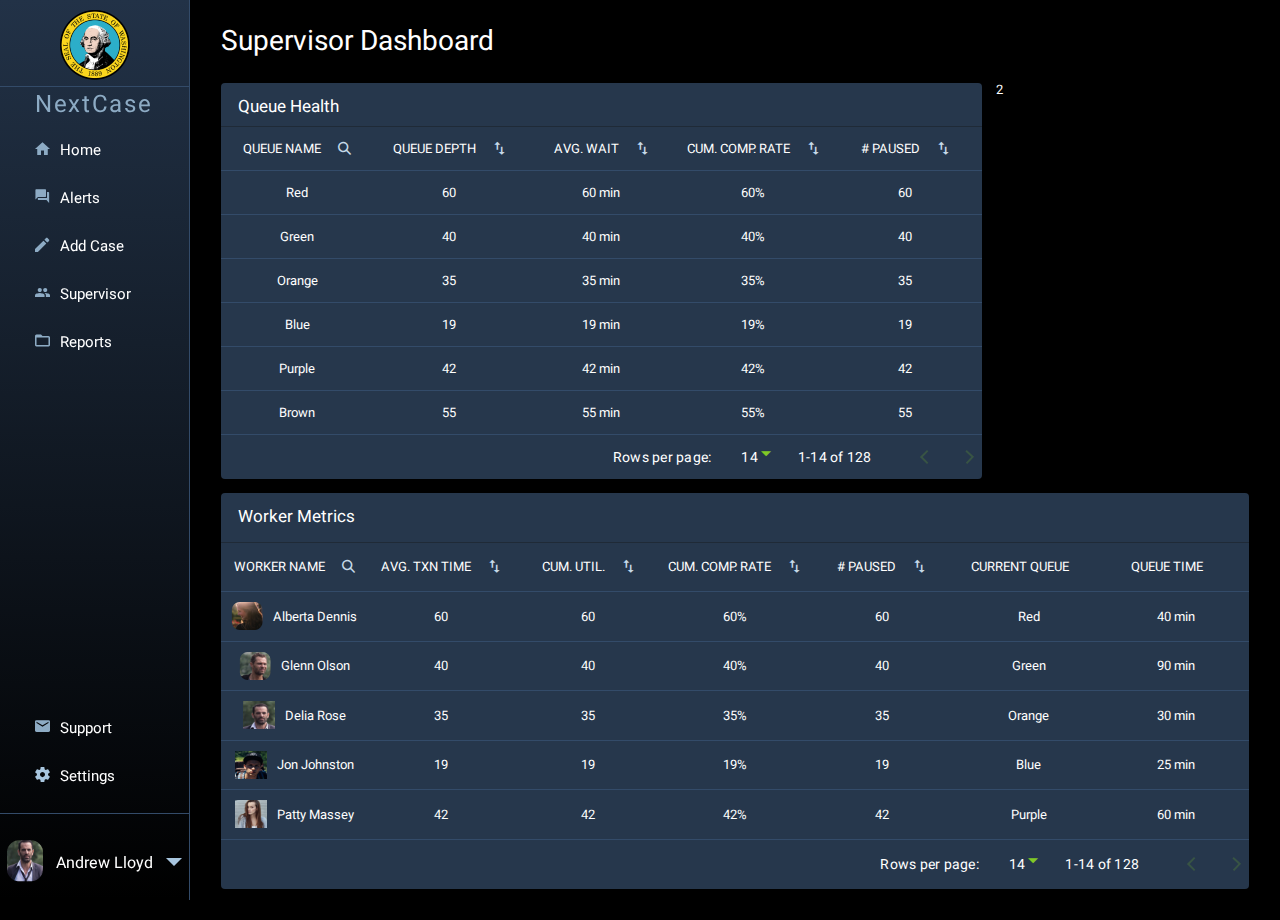
==== index.html @ 6581f1ae "add aside and 2 block main" ====
<!DOCTYPE html>
<html lang="en">

<head>
  <meta charset="UTF-8">
  <meta http-equiv="X-UA-Compatible" content="IE=edge">
  <meta name="viewport" content="width=device-width, initial-scale=1.0">
  <title>HW-6</title>

  <!-- Fonts -->
  <link rel="preconnect" href="https://fonts.gstatic.com">
  <link href="https://fonts.googleapis.com/css2?family=Heebo&display=swap" rel="stylesheet">

  <!-- Style -->
  <link rel="stylesheet" href="css/reset.min.css">
  <link rel="stylesheet" href="css/icons.css">
  <link rel="stylesheet" href="css/style.css">
</head>

<body>
  <div class="wrapper">
    <!-- Aside Start -->
    <aside class="aside">
      <div class="aside__logo">
        <a href="#" class="logo__link"><img src="images/Logo.png" alt="logo"></a>
      </div>
      <nav class="menu">
        <h2 class="menu__tittle">NextCase</h2>
        <!-- Menu Top -->
        <ul class="menu__list menu__top">
          <li class="menu__item">
            <a href="#" class="menu__link"><i class="icon-home"></i>home</a>
          </li>
          <li class="menu__item">
            <a href="#" class="menu__link"><i class="icon-alerts"></i>alerts</a>
          </li>
          <li class="menu__item">
            <a href="#" class="menu__link"><i class="icon-case"></i>add case</a>
          </li>
          <li class="menu__item">
            <a href="#" class="menu__link"><i class="icon-supervisor"></i>supervisor</a>
          </li>
          <li class="menu__item">
            <a href="#" class="menu__link"><i class="icon-reports"></i>reports</a>
          </li>
        </ul>

        <!-- Menu Bottom -->
        <ul class="menu__list menu__bottom">
          <li class="menu__item">
            <a href="#" class="menu__link"><i class="icon-message"></i>support</a>
          </li>
          <li class="menu__item">
            <a href="#" class="menu__link"><i class="icon-setting"></i>settings</a>
          </li>
        </ul>
      </nav>

      <div class="aside__footer">
        <div class="footer__user-logo"><img src="images/user-logo.png" alt="user-logo"> </div>
        <div class="footer__user-name">Andrew Lloyd</div>
        <div class="footer__bnt"><i class="icon-arrow"></i></div>
      </div>
    </aside>
    <!-- Aside End -->

    <!-- Main Start -->
    <main class="main">
      <h2 class="main__tittle">supervisor dashboard</h2>
      <div class="main__inner">
        <div class="main__health main__table">      
          <div class="table__title">Queue Health</div>
          <div class="table__property">
            <div class="property__item">
              <p class="item__text">QUEUE NAME</p>
              <i class="icon-serch"></i>
            </div>
            <div class="property__item">
              <p class="item__text">QUEUE DEPTH</p>
              <i class="icon-sort"></i>
            </div>
            <div class="property__item">
              <p class="item__text">AVG. WAIT</p>
              <i class="icon-sort"></i>
            </div>
            <div class="property__item">
              <p class="item__text">CUM. COMP. RATE</p>
              <i class="icon-sort"></i>
            </div>
            <div class="property__item">
              <p class="item__text"># PAUSED</p>
              <i class="icon-sort"></i>
            </div>
          </div>
          <div class="table__row">
            <div class="row__item">Red</div>
            <div class="row__item">60</div>
            <div class="row__item">60 min</div>
            <div class="row__item">60%</div>
            <div class="row__item row__item--more-btn">
              60
              <i class="icon-more-btn"></i>
            </div>
          </div>
          <div class="table__row">
            <div class="row__item">Green</div>
            <div class="row__item">40</div>
            <div class="row__item">40 min</div>
            <div class="row__item">40%</div>
            <div class="row__item row__item--more-btn">
              40
              <i class="icon-more-btn"></i>
            </div>
          </div><div class="table__row">
            <div class="row__item">Orange</div>
            <div class="row__item">35</div>
            <div class="row__item">35 min</div>
            <div class="row__item">35%</div>
            <div class="row__item row__item--more-btn">
              35
              <i class="icon-more-btn"></i>
            </div>
          </div><div class="table__row">
            <div class="row__item">Blue</div>
            <div class="row__item">19</div>
            <div class="row__item">19 min</div>
            <div class="row__item">19%</div>
            <div class="row__item row__item--more-btn">
              19
              <i class="icon-more-btn"></i>
            </div>
          </div><div class="table__row">
            <div class="row__item">Purple</div>
            <div class="row__item">42</div>
            <div class="row__item">42 min</div>
            <div class="row__item">42%</div>
            <div class="row__item row__item--more-btn">
              42
              <i class="icon-more-btn"></i>
            </div>
          </div><div class="table__row">
            <div class="row__item">Brown</div>
            <div class="row__item">55</div>
            <div class="row__item">55 min</div>
            <div class="row__item">55%</div>
            <div class="row__item row__item--more-btn">
              55
              <i class="icon-more-btn"></i>
            </div>
          </div>
          <div class="table__footer">
            <div class="rows-page">Rows per page:</div>
            <div class="num-rows-page">
              14
              <i class="icon-arrow icon-arrow--color"></i>
            </div>
            <div class="page-of">1-14 of 128</div>
            <div class="prev-btn"></div>
            <div class="next-btn"></div>
          </div>
        </div>

        <div class="main__workers">2</div>

        <div class="main__metrics main__table">
          <div class="table__title">Worker Metrics</div>
          <div class="table__property table__property--more-items">
            <div class="property__item">
              <p class="item__text">WORKER NAME</p>
              <i class="icon-serch"></i>
            </div>
            <div class="property__item">
              <p class="item__text">AVG. TXN TIME</p>
              <i class="icon-sort"></i>
            </div>
            <div class="property__item">
              <p class="item__text">CUM. UTIL.</p>
              <i class="icon-sort"></i>
            </div>
            <div class="property__item">
              <p class="item__text">CUM. COMP. RATE</p>
              <i class="icon-sort"></i>
            </div>
            <div class="property__item">
              <p class="item__text"># PAUSED</p>
              <i class="icon-sort"></i>
            </div>
            <div class="property__item">
              <p class="item__text">CURRENT QUEUE</p>
            </div>
            <div class="property__item">
              <p class="item__text">QUEUE TIME</p>
            </div>
          </div>
          <div class="table__row table__row--more-items">
            <div class="row__item row__item--user-logo">
              <img src="images/user-logo2.png" alt="user-logo">
              Alberta Dennis
            </div>
            <div class="row__item">60</div>
            <div class="row__item">60</div>
            <div class="row__item">60%</div>
            <div class="row__item">60</div>
            <div class="row__item">Red </div>
            <div class="row__item row__item--more-btn">
              40 min
              <i class="icon-more-btn"></i>
            </div>
          </div>
          <div class="table__row table__row--more-items">
            <div class="row__item row__item--user-logo">
              <img src="images/user-logo3.png" alt="user-logo">
              Glenn Olson
            </div>
            <div class="row__item">40</div>
            <div class="row__item">40</div>
            <div class="row__item">40%</div>
            <div class="row__item">40</div>
            <div class="row__item">Green</div>
            <div class="row__item row__item--more-btn">
              90 min
              <i class="icon-more-btn"></i>
            </div>
          </div>
          <div class="table__row table__row--more-items">
            <div class="row__item row__item--user-logo">
              <img src="images/user-logo4.png" alt="user-logo">
              Delia Rose
            </div>
            <div class="row__item">35</div>
            <div class="row__item">35</div>
            <div class="row__item">35%</div>
            <div class="row__item">35 </div>
            <div class="row__item">Orange</div>
            <div class="row__item row__item--more-btn">
              30 min
              <i class="icon-more-btn"></i>
            </div>
          </div>
          <div class="table__row table__row--more-items">
            <div class="row__item row__item--user-logo">
              <img src="images/user-logo5.png" alt="user-logo">
              Jon Johnston
            </div>
            <div class="row__item">19</div>
            <div class="row__item">19</div>
            <div class="row__item">19%</div>
            <div class="row__item">19</div>
            <div class="row__item">Blue </div>
            <div class="row__item row__item--more-btn">
              25 min
              <i class="icon-more-btn"></i>
            </div>
          </div>
          <div class="table__row table__row--more-items">
            <div class="row__item row__item--user-logo">
              <img src="images/user-logo6.png" alt="user-logo">
              Patty Massey
            </div>
            <div class="row__item">42</div>
            <div class="row__item">42</div>
            <div class="row__item">42%</div>
            <div class="row__item">42</div>
            <div class="row__item">Purple</div>
            <div class="row__item row__item--more-btn">
              60 min
              <i class="icon-more-btn"></i>
            </div>
          </div>
          
          <div class="table__footer">
            <div class="rows-page">Rows per page:</div>
            <div class="num-rows-page">
              14
              <i class="icon-arrow icon-arrow--color"></i>
            </div>
            <div class="page-of">1-14 of 128</div>
            <div class="prev-btn"></div>
            <div class="next-btn"></div>
          </div>
        </div>
      </div>

    </main>
    <!-- Main End -->
  </div>

  <script src="script/script.js"></script>
</body>

</html>
---- css/icons.css ----
@font-face {
  font-family: 'icomoon';
  src:  url('../fonts/icomoon.eot?quq6ma');
  src:  url('../fonts/icomoon.eot?quq6ma#iefix') format('embedded-opentype'),
    url('../fonts/icomoon.ttf?quq6ma') format('truetype'),
    url('../fonts/icomoon.woff?quq6ma') format('woff'),
    url('../fonts/icomoon.svg?quq6ma#icomoon') format('svg');
  font-weight: normal;
  font-style: normal;
  font-display: block;
}

[class^="icon-"], [class*=" icon-"] {
  /* use !important to prevent issues with browser extensions that change fonts */
  font-family: 'icomoon' !important;
  speak: never;
  font-style: normal;
  font-weight: normal;
  font-variant: normal;
  text-transform: none;
  line-height: 1;

  /* Better Font Rendering =========== */
  -webkit-font-smoothing: antialiased;
  -moz-osx-font-smoothing: grayscale;
}

.icon-alerts:before {
  content: "\e900";
  color: #8dabc4;
}
.icon-arrow:before {
  content: "\e901";
  color: #a8c6df;
}
.icon-case:before {
  content: "\e902";
  color: #8dabc4;
}
.icon-home:before {
  content: "\e903";
  color: #8dabc4;
}
.icon-message:before {
  content: "\e904";
  color: #8dabc4;
}
.icon-more-btn:before {
  content: "\e905";
  color: #a8c6df;
}
.icon-reports:before {
  content: "\e906";
  color: #8dabc4;
}
.icon-serch:before {
  content: "\e907";
  color: #c5d9e8;
}
.icon-setting:before {
  content: "\e908";
  color: #a8c6df;
}
.icon-sort:before {
  content: "\e909";
  color: #c5d9e8;
}
.icon-supervisor:before {
  content: "\e90a";
  color: #8dabc4;
}
---- css/style.css ----
* {
  box-sizing: border-box;
  list-style: none;
  text-decoration: none;
  margin: 0;
  padding: 0;
  font-family: Heebo, sans-serif;
  font-weight: normal;
  color: #fff;
  font-size: 13px;
}

img {
  max-width: 100%;
}

body {
  background: #000;
}

.wrapper {
  max-width: 1420px;
  margin: 0 auto;
}

.aside {
  width: 190px;
  height: 100vh;
  display: flex;
  flex-direction: column;
  justify-content: space-between;
  position: fixed;
  background: linear-gradient(360deg, rgba(34, 50, 71, 0.0001) 0%, #223247 100%);
  border-right: 1px solid #334b69;
}

.aside__logo {
  display: flex;
  justify-content: center;
  width: 100%;
  height: 87px;
  border-bottom: 1px solid #334b69;
  margin-bottom: 9px;
}

.logo__link {
  display: grid;
  padding: 10px 0;
}

.menu {
  height: 100%;
  display: flex;
  flex-direction: column;
  padding-left: 35px;
  border-bottom: 1px solid #334b69;
  margin-bottom: 11px;
}

.menu__top {
  flex-grow: 1;
}

.menu__tittle {
  font-size: 24px;
  color: #8dabc4;
  line-height: 17px;
  letter-spacing: 1.7px;
  margin-bottom: 26px;
}

.menu__item {
  font-size: 15px;
  line-height: 22px;
  color: #ECF5FD;
  text-transform: capitalize;
  margin-bottom: 26px;
  position: relative;
}
.menu__item::before {
  content: "";
  display: block;
  position: absolute;
  top: 0;
  left: -35px;
  width: 3px;
  height: 100%;
  background: transparent;
  transition: background 0.3s ease-in-out;
}
.menu__item:hover::before {
  background: #0093ee;
}

.menu__link i {
  margin-right: 10px;
}
.menu__link:hover, .menu__link:hover i::before {
  color: #0093ee;
}

.aside__footer {
  display: flex;
  justify-content: space-around;
  align-items: center;
  padding: 15px 0;
}

.footer__bnt {
  cursor: pointer;
}

.main {
  background: #000;
  margin-left: 190px;
  padding: 31px;
}

.main__tittle {
  font-size: 28px;
  line-height: 22px;
  color: #FFFEFE;
  text-transform: capitalize;
  margin-bottom: 30px;
}

.main__inner {
  display: grid;
  grid-template: 1fr 1fr/3fr 1fr;
  grid-gap: 14px;
}

.main__table {
  display: grid;
  background: #26374c;
  border-radius: 4px;
}

.table__title {
  font-size: 17px;
  line-height: 22px;
  text-align: left;
  text-transform: capitalize;
  border-bottom: 1px solid #1F2A37;
  padding: 13px 0 8px 17px;
}

.table__row,
.table__property {
  display: grid;
  grid-template-columns: repeat(5, 1fr);
  justify-items: center;
  align-items: center;
  cursor: pointer;
  border-bottom: 1px solid #334b69;
}

.property__item {
  display: flex;
}

.item__text {
  margin-right: 17px;
}

.table__row {
  position: relative;
}
.table__row:first-child {
  justify-self: start;
}
.table__row::before {
  content: "";
  display: block;
  position: absolute;
  top: 0;
  left: 0px;
  width: 3px;
  height: 100%;
  background: transparent;
}
.table__row:hover {
  background: #212f40;
}
.table__row:hover::before {
  background: #0093ee;
}
.table__row:hover .row__item--more-btn > i {
  display: block;
}

.row__item--more-btn {
  position: relative;
}
.row__item--more-btn i {
  display: none;
  position: absolute;
  top: 0;
  right: -55px;
}

.table__footer {
  display: flex;
  justify-content: flex-end;
  align-items: center;
  margin-right: 10px;
  font-size: 14px;
  line-height: 21px;
  letter-spacing: 0.25px;
}

.rows-page {
  margin-right: 30px;
}

.page-of {
  margin-right: 50px;
}

.icon-arrow--color {
  position: relative;
  margin-right: 40px;
}
.icon-arrow--color::before {
  color: #81c926;
  font-size: 10px;
  position: absolute;
  top: 0;
  left: 3px;
}

.prev-btn,
.next-btn {
  width: 10px;
  height: 10px;
  border: 2px solid rgba(129, 201, 38, 0.2);
  transform: rotate(45deg);
  border-top: transparent;
  border-right: transparent;
  cursor: pointer;
}
.prev-btn:hover,
.next-btn:hover {
  border-color: #81c926;
}

.next-btn {
  margin-left: 30px;
  transform: rotate(-137deg);
}

.main__health {
  grid-template: repeat(9, 1fr)/1fr;
}

.main__metrics {
  grid-column: 1/3;
  grid-template: repeat(8, 1fr)/1fr;
}

.table__property--more-items,
.table__row--more-items {
  grid-template-columns: repeat(7, 1fr);
}

.row__item--user-logo {
  display: flex;
  justify-content: center;
  align-items: center;
}
.row__item--user-logo img {
  margin-right: 10px;
}
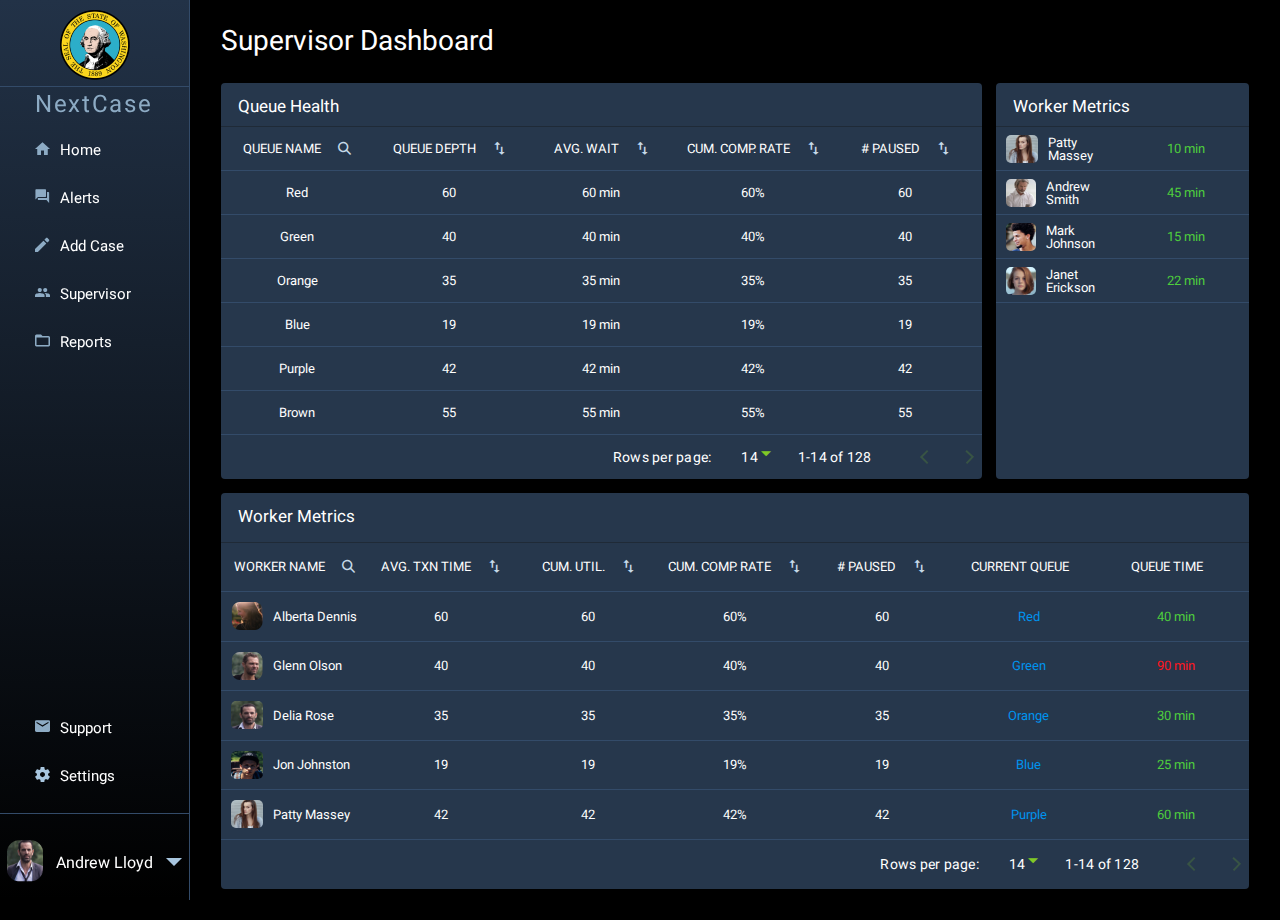
==== commit 1ba0d365: "finish project" ====
--- a/index.html
+++ b/index.html
@@ -160,8 +160,50 @@
           </div>
         </div>
 
-        <div class="main__workers">2</div>
-
+        <div class="main__workers main__table">
+          <div class="table__title">Worker Metrics</div>
+          <div class="table__row table__row--less-items">
+            <div class="row__item row__item--user-logo">
+              <img src="images/user-logo6.png" alt="user-logo">
+              Patty Massey
+            </div>
+            <div class="row__item row__item--more-btn row__item--color-green">
+              10 min
+              <i class="icon-more-btn"></i>
+            </div>
+          </div>
+          <div class="table__row table__row--less-items">
+            <div class="row__item row__item--user-logo">
+              <img src="images/user-logo7.png" alt="user-logo">
+              Andrew Smith
+            </div>
+            <div class="row__item row__item--more-btn row__item--color-green">
+              45 min
+              <i class="icon-more-btn"></i>
+            </div>
+          </div>
+          <div class="table__row table__row--less-items">
+            <div class="row__item row__item--user-logo">
+              <img src="images/user-logo8.png" alt="user-logo">
+              Mark Johnson
+            </div>
+            <div class="row__item row__item--more-btn row__item--color-green">
+              15 min
+              <i class="icon-more-btn"></i>
+            </div>
+          </div>
+          <div class="table__row table__row--less-items">
+            <div class="row__item row__item--user-logo">
+              <img src="images/user-logo9.png" alt="user-logo">
+              Janet Erickson
+            </div>
+            <div class="row__item row__item--more-btn row__item--color-green">
+              22 min
+              <i class="icon-more-btn"></i>
+            </div>
+          </div>
+        </div>
+        
         <div class="main__metrics main__table">
           <div class="table__title">Worker Metrics</div>
           <div class="table__property table__property--more-items">
@@ -201,8 +243,8 @@
             <div class="row__item">60</div>
             <div class="row__item">60%</div>
             <div class="row__item">60</div>
-            <div class="row__item">Red </div>
-            <div class="row__item row__item--more-btn">
+            <div class="row__item row__item--color-blue">Red </div>
+            <div class="row__item row__item--more-btn row__item--color-green">
               40 min
               <i class="icon-more-btn"></i>
             </div>
@@ -216,8 +258,8 @@
             <div class="row__item">40</div>
             <div class="row__item">40%</div>
             <div class="row__item">40</div>
-            <div class="row__item">Green</div>
-            <div class="row__item row__item--more-btn">
+            <div class="row__item row__item--color-blue">Green</div>
+            <div class="row__item row__item--more-btn row__item--color-green row__item--color-error">
               90 min
               <i class="icon-more-btn"></i>
             </div>
@@ -231,8 +273,8 @@
             <div class="row__item">35</div>
             <div class="row__item">35%</div>
             <div class="row__item">35 </div>
-            <div class="row__item">Orange</div>
-            <div class="row__item row__item--more-btn">
+            <div class="row__item row__item--color-blue">Orange</div>
+            <div class="row__item row__item--more-btn row__item--color-green">
               30 min
               <i class="icon-more-btn"></i>
             </div>
@@ -246,8 +288,8 @@
             <div class="row__item">19</div>
             <div class="row__item">19%</div>
             <div class="row__item">19</div>
-            <div class="row__item">Blue </div>
-            <div class="row__item row__item--more-btn">
+            <div class="row__item row__item--color-blue">Blue </div>
+            <div class="row__item row__item--more-btn row__item--color-green">
               25 min
               <i class="icon-more-btn"></i>
             </div>
@@ -261,8 +303,8 @@
             <div class="row__item">42</div>
             <div class="row__item">42%</div>
             <div class="row__item">42</div>
-            <div class="row__item">Purple</div>
-            <div class="row__item row__item--more-btn">
+            <div class="row__item row__item--color-blue">Purple</div>
+            <div class="row__item row__item--more-btn row__item--color-green">
               60 min
               <i class="icon-more-btn"></i>
             </div>
--- a/css/style.css
+++ b/css/style.css
@@ -86,7 +86,7 @@
   width: 3px;
   height: 100%;
   background: transparent;
-  transition: background 0.3s ease-in-out;
+  transition: background 0.2s ease-in-out;
 }
 .menu__item:hover::before {
   background: #0093ee;
@@ -166,9 +166,6 @@
 .table__row {
   position: relative;
 }
-.table__row:first-child {
-  justify-self: start;
-}
 .table__row::before {
   content: "";
   display: block;
@@ -196,7 +193,7 @@
   display: none;
   position: absolute;
   top: 0;
-  right: -55px;
+  right: -30px;
 }
 
 .table__footer {
@@ -258,6 +255,10 @@
   grid-template: repeat(8, 1fr)/1fr;
 }
 
+.main__workers {
+  grid-template: repeat(9, 1fr)/1fr;
+}
+
 .table__property--more-items,
 .table__row--more-items {
   grid-template-columns: repeat(7, 1fr);
@@ -265,9 +266,27 @@
 
 .row__item--user-logo {
   display: flex;
-  justify-content: center;
-  align-items: center;
+  justify-self: start;
+  align-items: center;
+  margin-left: 10px;
 }
 .row__item--user-logo img {
   margin-right: 10px;
+  border-radius: 5px;
+}
+
+.row__item--color-blue {
+  color: #0093ee;
+}
+
+.row__item--color-green {
+  color: #4ece3d;
+}
+
+.row__item--color-error {
+  color: #ff151f;
+}
+
+.table__row--less-items {
+  grid-template-columns: repeat(2, 1fr);
 }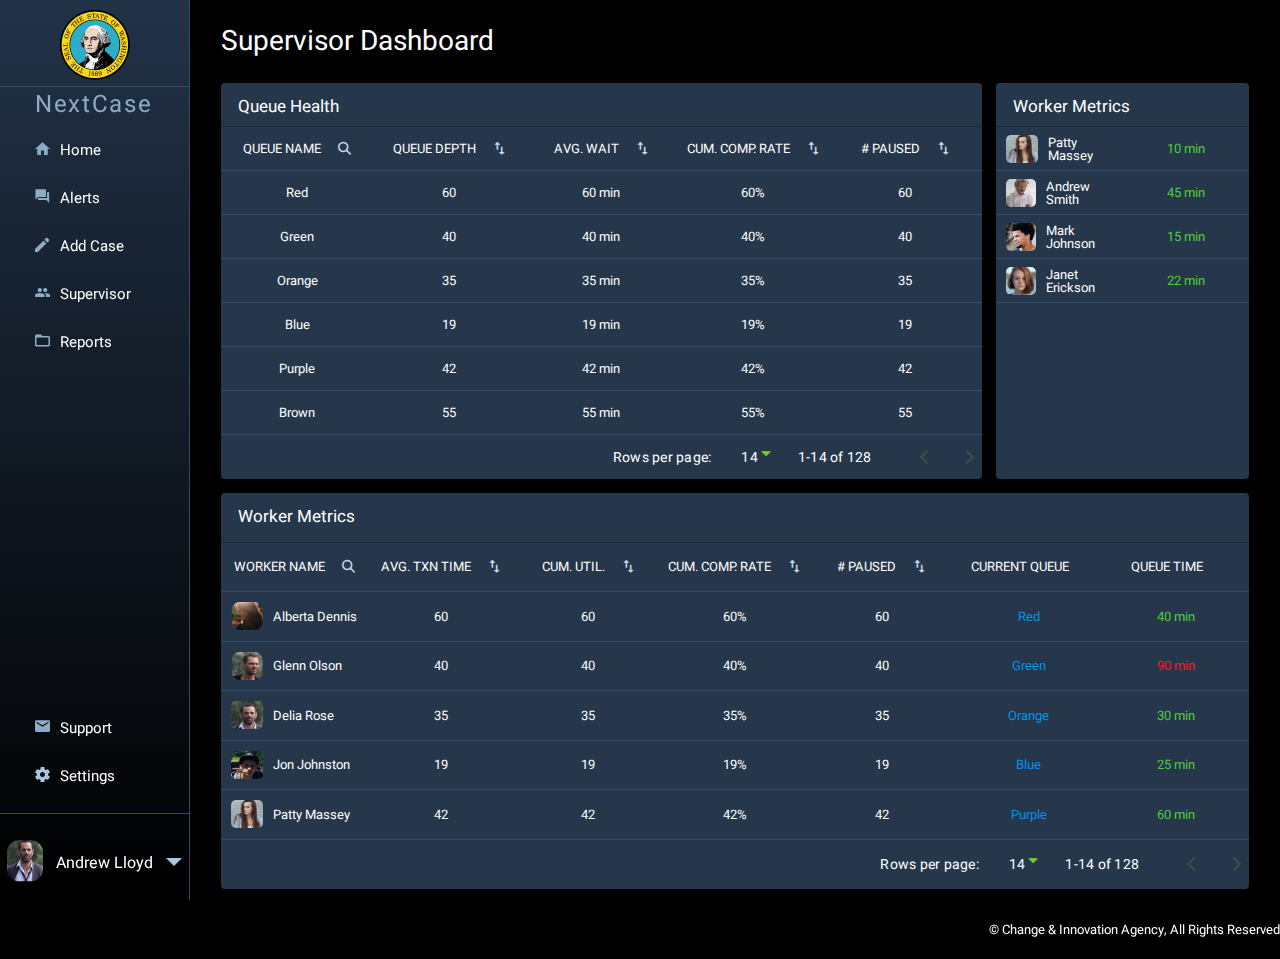
==== commit c8f86cd5: "added copyright" ====
--- a/index.html
+++ b/index.html
@@ -325,6 +325,9 @@
 
     </main>
     <!-- Main End -->
+    <div class="footer">
+      <p class="footer__copyright">&copy; Change & Innovation Agency, All Rights Reserved</p>
+    </div>
   </div>
 
   <script src="script/script.js"></script>
--- a/css/style.css
+++ b/css/style.css
@@ -289,4 +289,14 @@
 
 .table__row--less-items {
   grid-template-columns: repeat(2, 1fr);
+}
+
+.footer__copyright {
+  position: relative;
+  right: 0;
+  bottom: 0;
+  font-size: 13px;
+  line-height: 19px;
+  text-align: right;
+  margin-bottom: 20px;
 }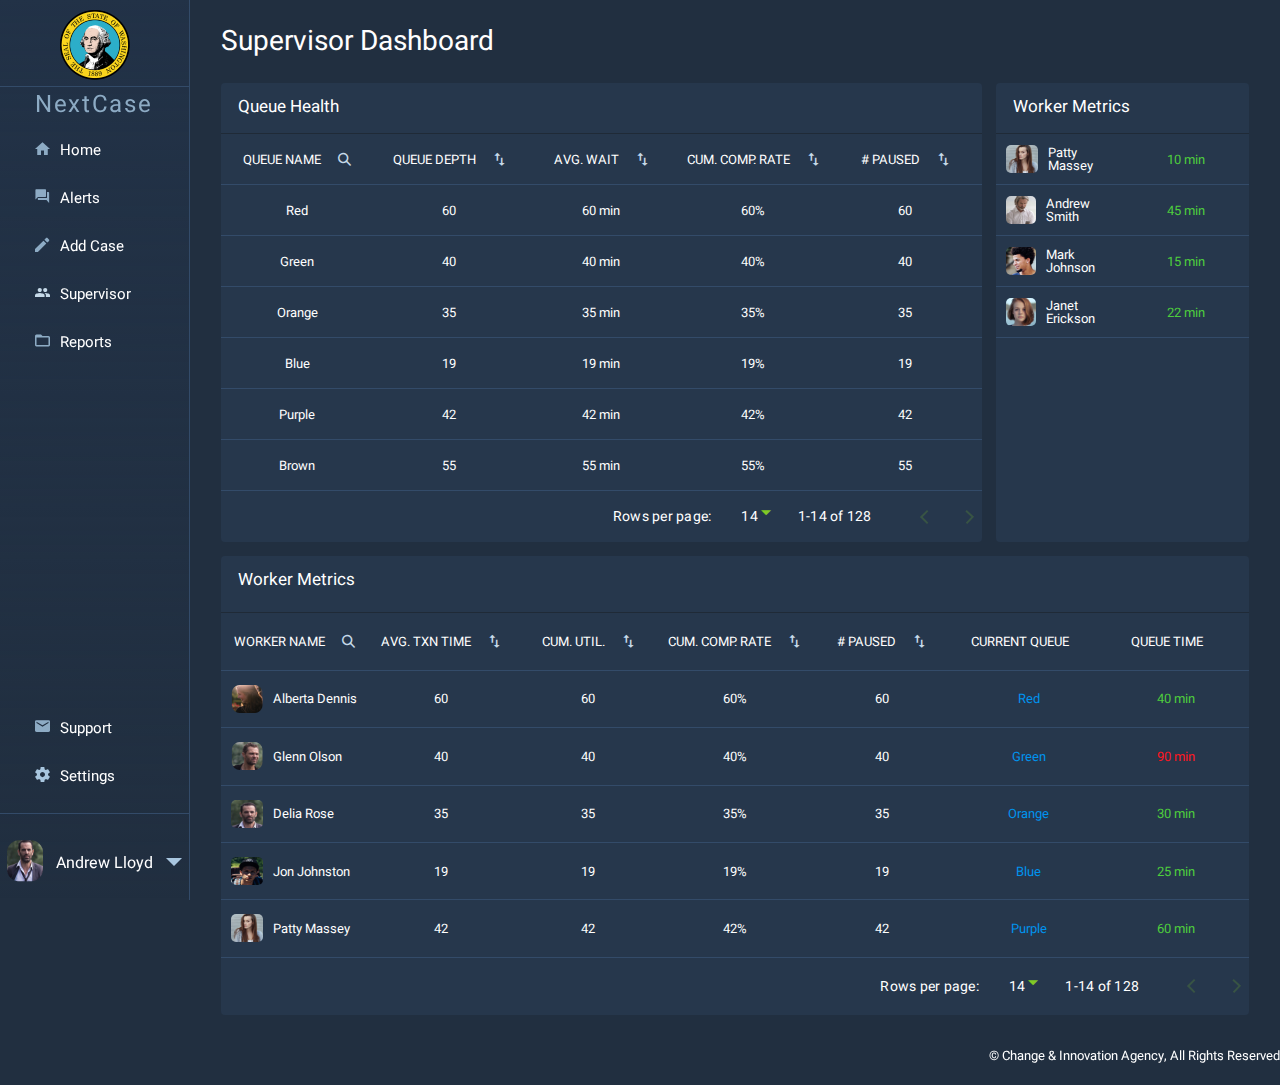
==== commit 998cd58a: "start dashboard.html" ====
--- a/index.html
+++ b/index.html
@@ -29,7 +29,7 @@
         <!-- Menu Top -->
         <ul class="menu__list menu__top">
           <li class="menu__item">
-            <a href="#" class="menu__link"><i class="icon-home"></i>home</a>
+            <a href="index.html" class="menu__link"><i class="icon-home"></i>home</a>
           </li>
           <li class="menu__item">
             <a href="#" class="menu__link"><i class="icon-alerts"></i>alerts</a>
@@ -38,7 +38,7 @@
             <a href="#" class="menu__link"><i class="icon-case"></i>add case</a>
           </li>
           <li class="menu__item">
-            <a href="#" class="menu__link"><i class="icon-supervisor"></i>supervisor</a>
+            <a href="dashboard.html" class="menu__link"><i class="icon-supervisor"></i>supervisor</a>
           </li>
           <li class="menu__item">
             <a href="#" class="menu__link"><i class="icon-reports"></i>reports</a>
--- a/css/icons.css
+++ b/css/icons.css
@@ -1,10 +1,10 @@
 @font-face {
   font-family: 'icomoon';
-  src:  url('../fonts/icomoon.eot?quq6ma');
-  src:  url('../fonts/icomoon.eot?quq6ma#iefix') format('embedded-opentype'),
-    url('../fonts/icomoon.ttf?quq6ma') format('truetype'),
-    url('../fonts/icomoon.woff?quq6ma') format('woff'),
-    url('../fonts/icomoon.svg?quq6ma#icomoon') format('svg');
+  src:  url('../fonts/icomoon.eot?vpp9i1');
+  src:  url('../fonts/icomoon.eot?vpp9i1#iefix') format('embedded-opentype'),
+    url('../fonts/icomoon.ttf?vpp9i1') format('truetype'),
+    url('../fonts/icomoon.woff?vpp9i1') format('woff'),
+    url('../fonts/icomoon.svg?vpp9i1#icomoon') format('svg');
   font-weight: normal;
   font-style: normal;
   font-display: block;
@@ -25,6 +25,38 @@
   -moz-osx-font-smoothing: grayscale;
 }
 
+.icon-arrow-bot .path1:before {
+  content: "\e90c";
+  color: rgb(129, 201, 38);
+}
+.icon-arrow-bot .path2:before {
+  content: "\e90d";
+  margin-left: -1.22265625em;
+  color: rgb(37, 54, 75);
+}
+.icon-arrow-bot .path3:before {
+  content: "\e90e";
+  margin-left: -1.22265625em;
+  color: rgb(129, 201, 38);
+}
+.icon-arrow-up .path1:before {
+  content: "\e90f";
+  color: rgb(255, 21, 31);
+}
+.icon-arrow-up .path2:before {
+  content: "\e910";
+  margin-left: -1.22265625em;
+  color: rgb(37, 54, 75);
+}
+.icon-arrow-up .path3:before {
+  content: "\e911";
+  margin-left: -1.22265625em;
+  color: rgb(255, 21, 31);
+}
+.icon-Icon-up:before {
+  content: "\e90b";
+  color: #c5d9e8;
+}
 .icon-alerts:before {
   content: "\e900";
   color: #8dabc4;
@@ -67,5 +99,5 @@
 }
 .icon-supervisor:before {
   content: "\e90a";
-  color: #8dabc4;
+  color: #c5d9e8;
 }
--- a/css/style.css
+++ b/css/style.css
@@ -153,10 +153,12 @@
   align-items: center;
   cursor: pointer;
   border-bottom: 1px solid #334b69;
+  padding: 11px 0;
 }
 
 .property__item {
   display: flex;
+  text-transform: uppercase;
 }
 
 .item__text {
@@ -186,6 +188,10 @@
   display: block;
 }
 
+.row-item {
+  position: relative;
+}
+
 .row__item--more-btn {
   position: relative;
 }
@@ -204,6 +210,7 @@
   font-size: 14px;
   line-height: 21px;
   letter-spacing: 0.25px;
+  padding: 11px 0;
 }
 
 .rows-page {
@@ -299,4 +306,130 @@
   line-height: 19px;
   text-align: right;
   margin-bottom: 20px;
+}
+
+body,
+.main {
+  background: #212f40;
+}
+
+.gueue__health {
+  grid-template: auto;
+}
+
+.main__sub-title {
+  font-size: 17px;
+  line-height: 22px;
+  margin-bottom: 21px;
+}
+
+.select-wrapper {
+  position: relative;
+}
+.select-wrapper::before {
+  content: "";
+  position: absolute;
+  top: 8px;
+  left: 0;
+  display: block;
+  width: 18px;
+  height: 18px;
+  background-image: url(../images/phone-logo.png);
+  background-size: cover;
+}
+
+.select-phone {
+  width: 345px;
+  background: transparent;
+  outline: none;
+  border: none;
+  border-bottom: 1px solid #4ece3d;
+  margin-bottom: 17px;
+  padding: 5px;
+  padding-left: 25px;
+  position: relative;
+  font-size: 15px;
+  line-height: 22px;
+}
+.select-phone option {
+  background: #212f40;
+}
+
+.circle-color {
+  width: 10px;
+  height: 10px;
+  border-radius: 50%;
+}
+
+.circle-color--green {
+  background: #4ece3d;
+}
+
+.circle-color--yellow {
+  background: #faca00;
+}
+
+.circle-color--red {
+  background: #ff151f;
+}
+
+.icon-arrow--green {
+  margin-left: 5px;
+}
+.icon-arrow--green::before {
+  color: #4ece3d;
+}
+
+.table__row--bottom-property {
+  grid-template-columns: repeat(3, 1fr);
+}
+
+.property-color {
+  color: #8dabc4;
+}
+
+.footer__pages {
+  display: flex;
+}
+
+.footer__page {
+  display: flex;
+  justify-content: center;
+  align-items: center;
+  min-width: 28px;
+  height: 28px;
+  border: 1px solid #3F536E;
+  box-sizing: border-box;
+  border-radius: 4px;
+  margin-right: 5px;
+  padding: 0 10px;
+  cursor: pointer;
+}
+.footer__page:hover, .footer__page:hover .page__arrow {
+  color: #0093ee;
+  border-color: #0093ee;
+}
+
+.page__arrow {
+  width: 6px;
+  height: 6px;
+  border: 2px solid #fff;
+  border-right: none;
+  border-bottom: none;
+}
+
+.page__arrow--left {
+  transform: rotate(-45deg);
+}
+
+.page__arrow--right {
+  transform: rotate(135deg);
+}
+
+.main__metrics--dashboard-html {
+  grid-column: auto;
+}
+
+.main__inner--dashboard-html {
+  grid-template: 1fr 1fr/2fr 1fr;
 }